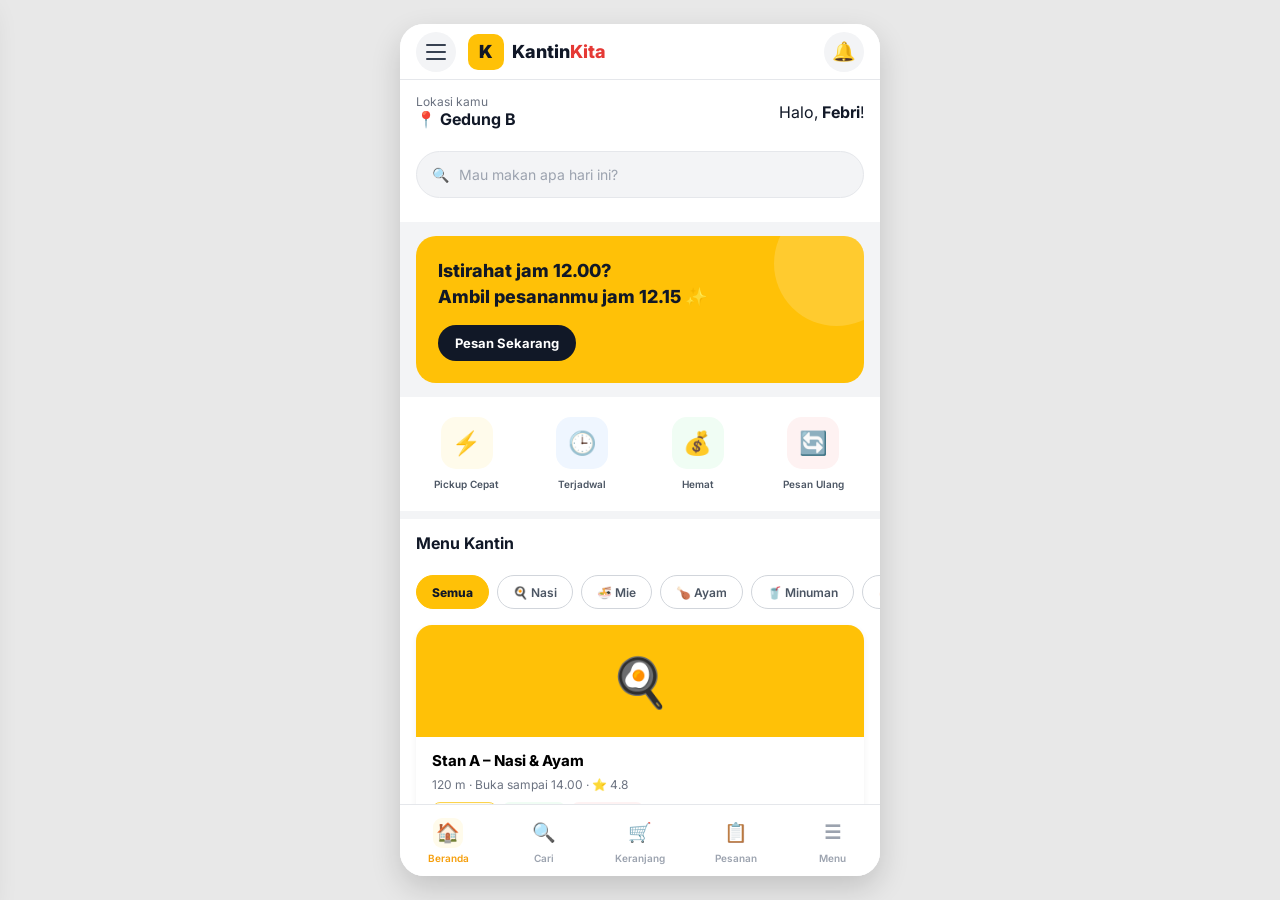
==== html/beranda.html @ 4a552495 "Memisahkan HTML CSS JS dan memperbaiki fitur KantinKita" ====
<!DOCTYPE html>
<html lang="id">
<head>
  <meta charset="UTF-8">
  <meta name="viewport" content="width=device-width, initial-scale=1.0">
  <title>KantinKita - Beranda</title>

  <link href="https://fonts.googleapis.com/css2?family=Inter:wght@400;500;600;700;800;900&display=swap" rel="stylesheet">
  <link rel="stylesheet" href="../css/style.css">

  <script defer src="../js/common.js"></script>
  <script defer src="../js/cart.js"></script>
  <script defer src="../js/home.js"></script>
</head>
<body>

<div class="wrap">
<main class="app">

  <div id="ov" class="ov" data-action="drawer-close"></div>

  <nav id="drw" class="drw" aria-label="Menu navigasi">
    <div class="drw-top">
      <div class="hdr-logo">
        <div class="hdr-box">K</div>
        <span class="hdr-name">Kantin<em>Kita</em></span>
      </div>
      <button class="ico-btn" data-action="drawer-close" aria-label="Tutup menu">✕</button>
    </div>

    <div class="drw-user">
      <div class="drw-av">F</div>
      <div>
        <div class="drw-name">Febri Ramadhan</div>
        <div class="drw-nim">NIM: 2024110234</div>
      </div>
    </div>

    <div class="drw-sec">
      <div class="drw-stl">Mahasiswa</div>
      <button class="drw-a" data-action="go" data-target="beranda">🏠 Beranda</button>
      <button class="drw-a" data-action="go" data-target="cari">🔍 Cari Menu</button>
      <button class="drw-a" data-action="go" data-target="keranjang">🛒 Keranjang</button>
      <button class="drw-a" data-action="go" data-target="status">📋 Pesanan Aktif</button>
    </div>

    <div class="drw-sec">
      <div class="drw-stl">Penjual</div>
      <button class="drw-a" data-action="go" data-target="dasbor">🏪 Dasbor Stan</button>
      <button class="drw-a" data-action="go" data-target="laporan">📊 Laporan</button>
    </div>

    <button class="drw-out" data-action="go" data-target="login">
      🚪 Keluar
    </button>
  </nav>

  <div id="tc" role="status" aria-live="polite"></div>

  <div class="screen on" id="s-beranda">

    <header class="hdr">
      <button
        class="ham"
        data-action="drawer-open"
        aria-label="Buka menu"
        aria-expanded="false">
        <span></span><span></span><span></span>
      </button>

      <div class="hdr-logo">
        <div class="hdr-box">K</div>
        <span class="hdr-name">Kantin<em>Kita</em></span>
      </div>

      <div class="sp"></div>
      <button class="ico-btn" aria-label="Notifikasi">🔔</button>
    </header>

    <div class="page">

      <section class="sec">
        <div class="sh">
          <div>
            <p class="hdr-sub">Lokasi kamu</p>
            <strong>📍 Gedung B</strong>
          </div>
          <p>Halo, <strong>Febri</strong>!</p>
        </div>

        <button
          class="srb"
          data-action="go"
          data-target="cari">
          <span>🔍</span>
          <span>Mau makan apa hari ini?</span>
        </button>
      </section>

      <section class="bnr">
        <h2 class="bnr-t">
          Istirahat jam 12.00?<br>
          Ambil pesananmu jam 12.15 ✨
        </h2>
        <button
          class="bnr-b"
          data-action="go"
          data-target="cari">
          Pesan Sekarang
        </button>
      </section>

      <section class="qg">
        <button class="qi" data-action="go" data-target="cari">
          <span class="qic qi-y">⚡</span>
          <span class="ql">Pickup Cepat</span>
        </button>
        <button class="qi" data-action="go" data-target="cari">
          <span class="qic qi-b">🕒</span>
          <span class="ql">Terjadwal</span>
        </button>
        <button class="qi" data-action="go" data-target="cari">
          <span class="qic qi-g">💰</span>
          <span class="ql">Hemat</span>
        </button>
        <button class="qi" data-action="go" data-target="status">
          <span class="qic qi-r">🔄</span>
          <span class="ql">Pesan Ulang</span>
        </button>
      </section>

      <div class="div"></div>

      <section class="sec">
        <div class="sh">
          <h2 class="stit">Menu Kantin</h2>
        </div>

        <div class="ct" role="tablist">
          <button class="ctb on" data-action="home-filter" data-cat="semua">Semua</button>
          <button class="ctb" data-action="home-filter" data-cat="nasi">🍳 Nasi</button>
          <button class="ctb" data-action="home-filter" data-cat="mie">🍜 Mie</button>
          <button class="ctb" data-action="home-filter" data-cat="ayam">🍗 Ayam</button>
          <button class="ctb" data-action="home-filter" data-cat="minuman">🥤 Minuman</button>
          <button class="ctb" data-action="home-filter" data-cat="diskon">🔥 Diskon</button>
        </div>

        <button class="sc" data-action="go" data-target="menu">
          <div class="sb sba">🍳</div>
          <div class="sd">
            <h3 class="sn">Stan A – Nasi &amp; Ayam</h3>
            <p class="sm">120 m · Buka sampai 14.00 · ⭐ 4.8</p>
            <div class="st">
              <span class="bdg by">Antrean 3</span>
              <span class="bdg bg">±10 menit</span>
              <span class="bdg br">Diskon 10%</span>
            </div>
          </div>
        </button>

        <article class="mi" data-cat="nasi semua">
          <div class="fi fi-s fi-y">🍳</div>
          <div class="mb2">
            <h3 class="mn">Nasi Goreng Spesial</h3>
            <p class="md">Telur ceplok, ayam suwir, kerupuk</p>
            <p class="mp">Rp 15.000</p>
          </div>
          <button class="badd" data-action="cart-add"
            data-item-id="nasi-goreng"
            data-item-name="Nasi Goreng Spesial"
            data-item-price="15000"
            data-item-emoji="🍳"
            aria-label="Tambah Nasi Goreng Spesial">+</button>
        </article>

        <article class="mi" data-cat="ayam semua">
          <div class="fi fi-s fi-r">🍗</div>
          <div class="mb2">
            <h3 class="mn">Ayam Geprek</h3>
            <p class="md">Ayam krispi, sambal geprek, lalapan</p>
            <p class="mp">Rp 17.000</p>
          </div>
          <button class="badd" data-action="cart-add"
            data-item-id="ayam-geprek"
            data-item-name="Ayam Geprek"
            data-item-price="17000"
            data-item-emoji="🍗"
            aria-label="Tambah Ayam Geprek">+</button>
        </article>

        <article class="mi" data-cat="minuman semua">
          <div class="fi fi-s fi-b">🥤</div>
          <div class="mb2">
            <h3 class="mn">Es Teh Manis</h3>
            <p class="md">Teh segar, es batu, gula aren</p>
            <p class="mp">Rp 5.000</p>
          </div>
          <button class="badd" data-action="cart-add"
            data-item-id="es-teh"
            data-item-name="Es Teh Manis"
            data-item-price="5000"
            data-item-emoji="🥤"
            aria-label="Tambah Es Teh Manis">+</button>
        </article>

        <article class="mi" data-cat="diskon semua">
          <div class="fi fi-s fi-o">🍱</div>
          <div class="mb2">
            <h3 class="mn">Paket Hemat</h3>
            <p class="md">Nasi + Es Teh · Hemat Rp 3.000</p>
            <p class="mp">Rp 18.000</p>
          </div>
          <button class="badd" data-action="cart-add"
            data-item-id="paket-hemat"
            data-item-name="Paket Hemat"
            data-item-price="18000"
            data-item-emoji="🍱"
            aria-label="Tambah Paket Hemat">+</button>
        </article>

        <button class="sc" data-action="go" data-target="menu">
          <div class="sb sbb">🍜</div>
          <div class="sd">
            <h3 class="sn">Stan B – Mie &amp; Bakso</h3>
            <p class="sm">80 m · Buka sampai 13.30 · ⭐ 4.6</p>
            <span class="bdg bg">±7 menit</span>
          </div>
        </button>

        <article class="mi" data-cat="mie semua">
          <div class="fi fi-s fi-o">🍜</div>
          <div class="mb2">
            <h3 class="mn">Mie Ayam Spesial</h3>
            <p class="md">Mie kenyal, ayam, pangsit rebus</p>
            <p class="mp">Rp 13.000</p>
          </div>
          <button class="badd" data-action="cart-add"
            data-item-id="mie-ayam"
            data-item-name="Mie Ayam Spesial"
            data-item-price="13000"
            data-item-emoji="🍜"
            aria-label="Tambah Mie Ayam Spesial">+</button>
        </article>

        <div class="al ay2 hid" id="no-res" role="status">
          Tidak ada menu untuk kategori ini.
        </div>
      </section>
    </div>

    <nav class="bnv">
      <button class="bni on" data-action="go" data-target="beranda">
        <span class="bnic">🏠</span>Beranda
      </button>
      <button class="bni" data-action="go" data-target="cari">
        <span class="bnic">🔍</span>Cari
      </button>
      <button class="bni" data-action="go" data-target="keranjang">
        <span class="bnic">🛒<span class="cb">0</span></span>Keranjang
      </button>
      <button class="bni" data-action="go" data-target="status">
        <span class="bnic">📋</span>Pesanan
      </button>
      <button class="bni" data-action="drawer-open">
        <span class="bnic">☰</span>Menu
      </button>
    </nav>

  </div>
</main>
</div>

</body>
</html>
---- css/style.css ----
/* =============================================
   KANTINKITA - MAIN STYLESHEET
   Digunakan oleh seluruh halaman HTML
============================================= */

/* 1. WARNA DAN PENGATURAN DASAR */

:root {
  --y: #FFC107;
  --yd: #F59E0B;
  --yl: #FFFBEB;
  --yb: #FCD34D;

  --r: #E53935;
  --rd: #C62828;
  --rl: #FEF2F2;

  --g: #16A34A;
  --gl: #F0FDF4;

  --n0: #FFFFFF;
  --n50: #F9FAFB;
  --n100: #F3F4F6;
  --n200: #E5E7EB;
  --n300: #D1D5DB;
  --n400: #9CA3AF;
  --n500: #6B7280;
  --n600: #4B5563;
  --n700: #374151;
  --n900: #111827;

  --font: 'Inter', sans-serif;

  --radius-sm: 8px;
  --radius-md: 12px;
  --radius-lg: 16px;
  --radius-xl: 20px;
  --radius-full: 999px;

  --shadow-sm: 0 2px 6px rgba(0,0,0,.06);
  --shadow-md: 0 4px 14px rgba(0,0,0,.10);
  --shadow-lg: 0 12px 30px rgba(0,0,0,.16);
}

* {
  margin: 0;
  padding: 0;
  box-sizing: border-box;
}

html,
body {
  width: 100%;
  min-height: 100%;
}

body {
  font-family: var(--font);
  background: var(--n200);
  color: var(--n900);
  -webkit-font-smoothing: antialiased;
}

button,
input,
textarea,
select {
  font: inherit;
}

button {
  border: none;
  background: none;
  cursor: pointer;
}

a {
  text-decoration: none;
  color: var(--r);
}

img,
svg {
  max-width: 100%;
}

button:focus-visible,
a:focus-visible,
input:focus-visible,
textarea:focus-visible,
[tabindex]:focus-visible {
  outline: 3px solid var(--yd);
  outline-offset: 2px;
}

.hid {
  display: none !important;
}

/* 2. LAYOUT APLIKASI */

.wrap {
  width: 100%;
  min-height: 100vh;
  display: flex;
  justify-content: center;
}

.app {
  width: 100%;
  max-width: 480px;
  min-height: 100vh;
  background: var(--n50);
  position: relative;
  box-shadow: var(--shadow-lg);
}

.screen {
  width: 100%;
  height: 100vh;
  height: 100dvh;
  display: flex;
  flex-direction: column;
  overflow: hidden;
  background: var(--n50);
}

.screen.on {
  display: flex;
}

.page {
  flex: 1;
  min-height: 0;
  overflow-y: auto;
  overflow-x: hidden;
  background: var(--n100);
  scrollbar-width: thin;
  scrollbar-color: var(--n300) transparent;
}

.page.wh {
  background: var(--n0);
}

.sec {
  background: var(--n0);
  padding-bottom: 12px;
  margin-bottom: 8px;
}

.div {
  width: 100%;
  height: 8px;
  background: var(--n100);
}

.row {
  display: flex;
  align-items: center;
  gap: 12px;
}

.f1 {
  flex: 1;
  min-width: 0;
}

.sp {
  flex: 1;
}

.sh {
  display: flex;
  align-items: center;
  justify-content: space-between;
  gap: 12px;
  padding: 14px 16px 10px;
}

.stit {
  font-size: 16px;
  font-weight: 700;
}

/* 3. HEADER */

.hdr {
  width: 100%;
  min-height: 56px;
  padding: 0 16px;
  background: var(--n0);
  border-bottom: 1px solid var(--n200);
  display: flex;
  align-items: center;
  gap: 12px;
  flex-shrink: 0;
  position: relative;
  z-index: 10;
}

.hdr-logo {
  display: flex;
  align-items: center;
  gap: 8px;
}

.hdr-box {
  width: 36px;
  height: 36px;
  border-radius: 10px;
  background: var(--y);
  color: var(--n900);
  display: flex;
  justify-content: center;
  align-items: center;
  font-size: 18px;
  font-weight: 900;
}

.hdr-name {
  font-size: 18px;
  font-weight: 800;
  white-space: nowrap;
}

.hdr-name em {
  font-style: normal;
  color: var(--r);
}

.hdr-title {
  font-size: 17px;
  font-weight: 750;
}

.hdr-sub {
  font-size: 12px;
  color: var(--n500);
}

.ico-btn {
  width: 40px;
  height: 40px;
  border-radius: 50%;
  display: flex;
  justify-content: center;
  align-items: center;
  background: var(--n100);
  font-size: 19px;
  flex-shrink: 0;
  transition: background .2s ease;
}

.ico-btn:hover {
  background: var(--n200);
}

/* 4. HAMBURGER MENU */

.ham {
  width: 40px;
  height: 40px;
  border-radius: 50%;
  background: var(--n100);
  display: flex;
  flex-direction: column;
  align-items: center;
  justify-content: center;
  gap: 5px;
  flex-shrink: 0;
}

.ham span {
  display: block;
  width: 20px;
  height: 2px;
  border-radius: 2px;
  background: var(--n700);
  transition: .25s ease;
}

.ham:hover {
  background: var(--n200);
}

/* 5. SIDEBAR / DRAWER */

.ov {
  position: fixed;
  inset: 0;
  background: rgba(0,0,0,.45);
  opacity: 0;
  visibility: hidden;
  z-index: 300;
  transition: .3s ease;
}

.ov.on {
  opacity: 1;
  visibility: visible;
}

.drw {
  position: fixed;
  top: 0;
  left: 0;
  bottom: 0;
  width: min(310px, 85vw);
  background: var(--n0);
  z-index: 400;
  transform: translateX(-105%);
  transition: transform .3s ease;
  display: flex;
  flex-direction: column;
  overflow-y: auto;
  box-shadow: var(--shadow-lg);
}

.drw.on {
  transform: translateX(0);
}

.drw-top {
  padding: 20px;
  border-bottom: 1px solid var(--n200);
  display: flex;
  align-items: center;
  justify-content: space-between;
}

.drw-user {
  margin: 16px;
  padding: 14px;
  border-radius: 16px;
  background: var(--yl);
  display: flex;
  align-items: center;
  gap: 12px;
}

.drw-av {
  width: 44px;
  height: 44px;
  border-radius: 50%;
  background: var(--y);
  color: var(--n900);
  display: grid;
  place-items: center;
  font-weight: 800;
}

.drw-name {
  font-size: 14px;
  font-weight: 700;
}

.drw-nim {
  font-size: 11px;
  color: var(--n500);
  margin-top: 3px;
}

.drw-sec {
  margin: 8px 16px 14px;
}

.drw-stl {
  font-size: 11px;
  font-weight: 700;
  color: var(--n400);
  text-transform: uppercase;
  letter-spacing: 1px;
  padding: 8px 12px;
}

.drw-a {
  width: 100%;
  display: flex;
  align-items: center;
  text-align: left;
  gap: 12px;
  padding: 13px;
  border-radius: 12px;
  font-size: 14px;
  font-weight: 500;
  color: var(--n700);
}

.drw-a:hover,
.drw-a.on {
  background: var(--yl);
  color: var(--n900);
}

.drw-out {
  width: calc(100% - 32px);
  margin: auto 16px 24px;
  padding: 14px;
  color: var(--r);
  font-weight: 700;
  text-align: left;
  border-radius: 12px;
}

.drw-out:hover {
  background: var(--rl);
}

/* 6. BOTTOM NAVIGATION */

.bnv {
  width: 100%;
  min-height: 72px;
  display: flex;
  align-items: stretch;
  background: var(--n0);
  border-top: 1px solid var(--n200);
  flex-shrink: 0;
}

.bni {
  flex: 1;
  min-width: 0;
  display: flex;
  flex-direction: column;
  align-items: center;
  justify-content: center;
  gap: 4px;
  font-size: 10px;
  font-weight: 600;
  color: var(--n400);
  padding: 6px 2px;
}

.bni.on {
  color: var(--yd);
}

.bnic {
  width: 30px;
  height: 30px;
  display: flex;
  align-items: center;
  justify-content: center;
  font-size: 19px;
  border-radius: 9px;
  position: relative;
}

.bni.on .bnic {
  background: var(--yl);
}

.cb {
  position: absolute;
  top: -5px;
  right: -7px;
  min-width: 18px;
  height: 18px;
  border-radius: 20px;
  background: var(--r);
  color: white;
  font-size: 10px;
  font-weight: 800;
  align-items: center;
  justify-content: center;
  padding: 0 4px;
  display: none;
}

.cb.on {
  display: flex;
}

/* 7. TOMBOL UMUM */

.btn {
  min-height: 44px;
  padding: 0 20px;
  border-radius: 999px;
  display: inline-flex;
  align-items: center;
  justify-content: center;
  gap: 8px;
  font-size: 14px;
  font-weight: 700;
  transition: .2s ease;
}

.bp2 {
  background: var(--y);
  color: var(--n900);
}

.bp2:hover {
  background: var(--yd);
}

.bs {
  background: var(--r);
  color: white;
}

.bs:hover {
  background: var(--rd);
}

.bo {
  background: white;
  border: 1.5px solid var(--n300);
  color: var(--n700);
}

.bo:hover {
  border-color: var(--y);
}

.bfull {
  width: 100%;
  border-radius: 12px;
}

.blg {
  min-height: 52px;
  font-size: 16px;
}

.bsm {
  min-height: 32px;
  height: 32px;
  border-radius: 9px;
  font-size: 12px;
  padding: 0 12px;
}

.badd {
  width: 34px;
  height: 34px;
  border-radius: 10px;
  background: var(--y);
  color: var(--n900);
  font-size: 23px;
  font-weight: 700;
  display: flex;
  align-items: center;
  justify-content: center;
  flex-shrink: 0;
  transition: .2s ease;
}

.badd:hover {
  background: var(--yd);
  transform: scale(1.07);
}

button:disabled {
  cursor: not-allowed;
  opacity: .55;
}

/* 8. LOGIN PAGE */

#s-login .page {
  background: var(--n0);
}

.lh {
  min-height: 240px;
  padding: 42px 20px 35px;
  background: var(--r);
  display: flex;
  flex-direction: column;
  align-items: center;
  justify-content: center;
  gap: 12px;
  text-align: center;
  position: relative;
}

.ll {
  width: 78px;
  height: 78px;
  border-radius: 23px;
  background: var(--n0);
  display: grid;
  place-items: center;
  font-size: 39px;
  font-weight: 900;
  color: var(--r);
  box-shadow: var(--shadow-md);
}

.lt {
  font-size: 27px;
  font-weight: 900;
  color: var(--n0);
}

.ls {
  color: rgba(255,255,255,.9);
  font-size: 13px;
  line-height: 1.6;
}

.lf {
  background: var(--n0);
  padding: 30px 24px;
}

.lf h1 {
  font-size: 24px;
  font-weight: 800;
  margin-bottom: 6px;
}

.lf > p {
  font-size: 13px;
  color: var(--n500);
  margin-bottom: 22px;
}

.lf > p:last-child {
  text-align: center;
  margin-top: 18px;
}

.lf form .row {
  justify-content: flex-end;
  margin-bottom: 18px;
  font-size: 13px;
}

.lf hr {
  border: 0;
  border-top: 1px solid var(--n200);
  margin: 20px 0;
}

/* 9. FORM INPUT */

.fg {
  margin-bottom: 17px;
}

.fl {
  display: block;
  font-size: 13px;
  font-weight: 600;
  color: var(--n700);
  margin-bottom: 8px;
}

.fw2 {
  position: relative;
}

.fi2 {
  width: 100%;
  min-height: 50px;
  border: 1.5px solid var(--n200);
  border-radius: 12px;
  background: var(--n100);
  padding: 12px 14px;
  font-size: 14px;
  color: var(--n900);
  outline: none;
  transition: .2s ease;
}

.fi2:focus {
  border-color: var(--y);
  background: white;
}

.fi2.ic {
  padding-left: 46px;
}

.fi2.err {
  background: var(--rl);
  border-color: var(--r);
}

.fic {
  position: absolute;
  top: 50%;
  left: 15px;
  transform: translateY(-50%);
  pointer-events: none;
  font-size: 18px;
}

.fsw {
  position: absolute;
  top: 50%;
  right: 12px;
  transform: translateY(-50%);
  font-size: 12px;
  color: var(--yd);
  font-weight: 700;
  padding: 5px;
}

.ferr {
  display: none;
  margin-top: 6px;
  font-size: 12px;
  font-weight: 500;
  color: var(--r);
}

.ferr.on {
  display: block;
}

textarea.fi2 {
  resize: vertical;
  min-height: 90px;
}

/* 10. BERANDA - BANNER */

.bnr {
  margin: 14px 16px;
  border-radius: 20px;
  background: var(--y);
  padding: 22px;
  overflow: hidden;
  position: relative;
}

.bnr::after {
  content: "";
  position: absolute;
  width: 125px;
  height: 125px;
  border-radius: 50%;
  background: rgba(255,255,255,.16);
  right: -35px;
  top: -35px;
}

.bnr-t {
  position: relative;
  z-index: 1;
  max-width: 85%;
  font-size: 18px;
  font-weight: 800;
  line-height: 1.45;
  margin-bottom: 15px;
}

.bnr-b {
  position: relative;
  z-index: 1;
  background: var(--n900);
  color: var(--n0);
  padding: 10px 17px;
  border-radius: 30px;
  font-size: 13px;
  font-weight: 700;
}

/* 11. BERANDA - MENU CEPAT */

.qg {
  display: grid;
  grid-template-columns: repeat(4, minmax(0,1fr));
  background: var(--n0);
  padding: 12px;
  gap: 6px;
}

.qi {
  display: flex;
  flex-direction: column;
  align-items: center;
  gap: 8px;
  padding: 8px 3px;
  border-radius: 12px;
}

.qi:hover {
  background: var(--n100);
}

.qic {
  width: 52px;
  height: 52px;
  border-radius: 15px;
  display: flex;
  align-items: center;
  justify-content: center;
  font-size: 23px;
}

.qi-y { background: var(--yl); }
.qi-b { background: #EFF6FF; }
.qi-g { background: var(--gl); }
.qi-r { background: var(--rl); }

.ql {
  font-size: 10px;
  color: var(--n600);
  text-align: center;
  font-weight: 600;
  line-height: 1.4;
}

/* 12. SEARCH BAR */

.srb {
  width: calc(100% - 32px);
  min-height: 47px;
  margin: 12px 16px;
  padding: 0 15px;
  border: 1.5px solid var(--n200);
  border-radius: 30px;
  background: var(--n100);
  display: flex;
  align-items: center;
  gap: 10px;
  text-align: left;
  color: var(--n400);
  font-size: 14px;
}

.srb:focus-within {
  border-color: var(--y);
  background: white;
}

.hdr .srb {
  width: auto;
  flex: 1;
  min-width: 0;
  margin: 0;
}

.sri {
  width: 100%;
  min-width: 0;
  border: 0;
  outline: 0;
  background: transparent;
  font-size: 14px;
  color: var(--n900);
}

.sri::placeholder {
  color: var(--n400);
}

/* 13. CATEGORY FILTER */

.ct {
  width: 100%;
  display: flex;
  gap: 8px;
  padding: 12px 16px;
  overflow-x: auto;
  background: var(--n0);
  scrollbar-width: none;
}

.ct::-webkit-scrollbar {
  display: none;
}

.ctb {
  height: 34px;
  padding: 0 15px;
  border-radius: 25px;
  border: 1.5px solid var(--n300);
  background: white;
  color: var(--n600);
  font-size: 12px;
  font-weight: 600;
  white-space: nowrap;
  flex-shrink: 0;
  transition: .2s ease;
}

.ctb:hover {
  border-color: var(--y);
}

.ctb.on {
  background: var(--y);
  border-color: var(--y);
  color: var(--n900);
  font-weight: 800;
}

/* 14. STAN CARD */

.sc {
  width: calc(100% - 32px);
  display: block;
  background: var(--n0);
  border-radius: 16px;
  overflow: hidden;
  margin: 4px 16px 14px;
  text-align: left;
  box-shadow: var(--shadow-sm);
  transition: .2s ease;
}

.sc:hover {
  transform: translateY(-2px);
  box-shadow: var(--shadow-md);
}

.sb {
  height: 112px;
  display: flex;
  align-items: center;
  justify-content: center;
  font-size: 48px;
}

.sba { background: var(--y); }
.sbb { background: var(--rl); }

.sd {
  padding: 14px 16px;
}

.sn {
  font-size: 15px;
  font-weight: 750;
  margin-bottom: 6px;
}

.sm {
  color: var(--n500);
  font-size: 12px;
  line-height: 1.5;
}

.st {
  display: flex;
  flex-wrap: wrap;
  gap: 5px;
  margin-top: 8px;
}

.rt {
  color: #D97706;
  font-weight: 700;
  font-size: 13px;
}

/* 15. MENU MAKANAN */

.mi {
  background: white;
  display: flex;
  align-items: center;
  gap: 12px;
  padding: 14px 16px;
  border-bottom: 1px solid var(--n100);
}

.mi:hover {
  background: var(--n50);
}

.fi {
  border-radius: 12px;
  flex-shrink: 0;
  display: flex;
  align-items: center;
  justify-content: center;
}

.fi-s {
  width: 56px;
  height: 56px;
  font-size: 25px;
}

.fi-m {
  width: 64px;
  height: 64px;
  font-size: 28px;
}

.fi-y { background: var(--yl); }
.fi-r { background: var(--rl); }
.fi-b { background: #DBEAFE; }
.fi-o { background: #FFEDD5; }
.fi-g { background: #DCFCE7; }

.mb2 {
  flex: 1;
  min-width: 0;
}

.mn {
  font-size: 14px;
  font-weight: 750;
  margin-bottom: 4px;
}

.md {
  font-size: 12px;
  color: var(--n500);
  margin-bottom: 5px;
  line-height: 1.5;
}

.mp {
  font-size: 14px;
  font-weight: 800;
  color: var(--n900);
}

/* 16. BADGES */

.bdg {
  display: inline-flex;
  align-items: center;
  justify-content: center;
  padding: 4px 8px;
  border-radius: 8px;
  font-size: 10px;
  font-weight: 700;
  white-space: nowrap;
}

.by {
  background: var(--yl);
  color: #92640D;
  border: 1px solid var(--yb);
}

.br {
  background: var(--rl);
  color: var(--r);
}

.bg {
  background: var(--gl);
  color: var(--g);
}

.bd {
  background: var(--n900);
  color: white;
}

.bn {
  background: var(--n100);
  color: var(--n500);
}

/* 17. ALERT */

.al {
  padding: 12px 14px;
  margin: 12px 16px;
  border-radius: 12px;
  font-size: 12px;
  font-weight: 500;
  line-height: 1.6;
}

.ay2 {
  background: var(--yl);
  color: #92640D;
  border: 1px solid var(--yb);
}

.ag2 {
  background: var(--gl);
  color: var(--g);
  border: 1px solid #BBF7D0;
}

.an2 {
  background: var(--n100);
  color: var(--n700);
}

.ar2 {
  background: var(--rl);
  color: var(--r);
  border: 1px solid #FECACA;
}

/* 18. KERANJANG DAN HARGA */

.pr {
  display: flex;
  justify-content: space-between;
  align-items: center;
  gap: 12px;
  padding: 10px 16px;
  font-size: 13px;
}

.pl {
  color: var(--n500);
}

.pv {
  font-weight: 700;
  color: var(--n900);
  text-align: right;
}

.pt {
  display: flex;
  justify-content: space-between;
  align-items: center;
  gap: 12px;
  padding: 16px;
  border-top: 1px solid var(--n200);
}

.pt .pl {
  font-size: 14px;
  font-weight: 700;
  color: var(--n900);
}

.pt .pv {
  font-size: 19px;
  font-weight: 800;
  color: var(--r);
}

.stk {
  background: var(--n0);
  border-top: 1px solid var(--n200);
  padding: 12px 16px;
  flex-shrink: 0;
}

.qc {
  display: flex;
  align-items: center;
  gap: 8px;
}

.qb {
  width: 32px;
  height: 32px;
  display: grid;
  place-items: center;
  border-radius: 8px;
  border: 1.5px solid var(--n300);
  background: white;
  font-size: 18px;
  font-weight: 700;
}

.qbp {
  border-color: var(--y);
  background: var(--y);
}

.qv {
  min-width: 24px;
  text-align: center;
  font-size: 16px;
  font-weight: 700;
}

/* 19. PEMBAYARAN */

.pi {
  width: 100%;
  display: flex;
  align-items: center;
  gap: 12px;
  padding: 16px;
  border-bottom: 1px solid var(--n200);
  background: white;
  text-align: left;
  cursor: pointer;
}

.pi:hover {
  background: var(--n50);
}

.pi.on {
  background: var(--yl);
}

.pc {
  width: 44px;
  height: 44px;
  border-radius: 12px;
  background: var(--n100);
  display: grid;
  place-items: center;
  font-size: 21px;
  flex-shrink: 0;
}

.pn {
  font-size: 14px;
  font-weight: 700;
}

.pd {
  font-size: 12px;
  color: var(--n500);
  margin-top: 4px;
}

.prd {
  width: 21px;
  height: 21px;
  border: 2px solid var(--n300);
  border-radius: 50%;
  flex-shrink: 0;
  display: grid;
  place-items: center;
}

.prd::after {
  content: "";
  width: 10px;
  height: 10px;
  border-radius: 50%;
}

.pi.on .prd {
  border-color: var(--y);
}

.pi.on .prd::after {
  background: var(--y);
}

/* 20. STATUS PESANAN */

.cdn {
  margin: 14px 16px;
  padding: 22px 16px;
  background: var(--n50);
  border-radius: 16px;
  text-align: center;
  border: 1px solid var(--n200);
}

.cdn .row {
  justify-content: center;
  margin: 12px 0;
}

.cdnn {
  font-size: 46px;
  font-weight: 900;
  color: var(--n900);
}

.cdnl {
  font-size: 12px;
  color: var(--n500);
  margin-top: 8px;
  line-height: 1.6;
}

.steps {
  display: flex;
  justify-content: space-between;
  align-items: flex-start;
  gap: 4px;
  padding: 20px 12px;
}

.stp {
  flex: 1;
  min-width: 0;
  display: flex;
  flex-direction: column;
  align-items: center;
  gap: 8px;
  font-size: 10px;
  text-align: center;
  color: var(--n400);
  position: relative;
}

.sd2 {
  width: 26px;
  height: 26px;
  border-radius: 50%;
  border: 2px solid var(--n300);
  background: white;
  display: grid;
  place-items: center;
  font-size: 11px;
  font-weight: 800;
}

.stp.dn {
  color: var(--yd);
}

.stp.dn .sd2 {
  background: var(--y);
  color: var(--n900);
  border-color: var(--y);
}

.stp.ac {
  color: var(--n900);
  font-weight: 700;
}

.stp.ac .sd2 {
  border-color: var(--y);
  box-shadow: 0 0 0 4px rgba(255,193,7,.2);
}

/* 21. DASBOR PENJUAL */

.sp2 {
  display: flex;
  margin: 12px 16px;
  border: 1px solid var(--n300);
  border-radius: 12px;
  overflow: hidden;
}

.spb {
  flex: 1;
  padding: 12px 5px;
  font-size: 12px;
  font-weight: 650;
  color: var(--n600);
  background: white;
  border-right: 1px solid var(--n300);
}

.spb:last-child {
  border-right: none;
}

.spb.s-op {
  background: var(--gl);
  color: var(--g);
}

.spb.s-bz {
  background: var(--yl);
  color: #92640D;
}

.spb.s-cl {
  background: var(--rl);
  color: var(--r);
}

/* TOGGLE SWITCH */

.tog {
  display: inline-block;
  width: 50px;
  height: 28px;
  position: relative;
  cursor: pointer;
}

.tog input {
  position: absolute;
  opacity: 0;
  width: 0;
  height: 0;
}

.tt {
  position: absolute;
  inset: 0;
  background: var(--n300);
  border-radius: 20px;
  transition: .25s ease;
}

.th {
  position: absolute;
  top: 2px;
  left: 2px;
  width: 24px;
  height: 24px;
  border-radius: 50%;
  background: white;
  box-shadow: 0 2px 5px rgba(0,0,0,.2);
  transition: .25s ease;
}

.tog input:checked + .tt {
  background: var(--y);
}

.tog input:checked ~ .th {
  left: 24px;
}

/* STATISTIK */

.sts {
  display: flex;
  gap: 12px;
  padding: 12px 16px;
}

.stc {
  flex: 1;
  min-width: 0;
  padding: 14px;
  background: var(--n0);
  border: 1px solid var(--n200);
  border-radius: 14px;
}

.stl {
  font-size: 11px;
  color: var(--n500);
  margin-bottom: 7px;
}

.stv {
  font-size: 21px;
  font-weight: 800;
  color: var(--n900);
}

.stv.red {
  color: var(--r);
}

.stt {
  margin-top: 6px;
  font-size: 11px;
  font-weight: 600;
  color: var(--g);
}

/* PESANAN PENJUAL */

.oc {
  margin: 10px 16px 14px;
  background: var(--n0);
  border: 1px solid var(--n200);
  border-radius: 14px;
  overflow: hidden;
  box-shadow: var(--shadow-sm);
}

.och {
  display: flex;
  align-items: center;
  justify-content: space-between;
  gap: 10px;
  padding: 13px 14px;
  background: var(--n50);
  border-bottom: 1px solid var(--n200);
}

.oct {
  font-size: 14px;
  font-weight: 750;
}

.ocb {
  padding: 14px;
  font-size: 13px;
  line-height: 1.8;
}

.ocb strong {
  display: block;
  font-size: 15px;
}

.ocf {
  display: flex;
  gap: 10px;
  padding: 12px 14px;
  border-top: 1px solid var(--n200);
}

.ocf .btn {
  flex: 1;
}

/* 22. GRAFIK LAPORAN */

.bc {
  height: 125px;
  display: flex;
  align-items: flex-end;
  gap: 10px;
  padding: 10px 20px 0;
}

.bar {
  flex: 1;
  min-width: 0;
  border-radius: 7px 7px 0 0;
  background: var(--n200);
}

.bar.hi {
  background: var(--y);
}

.bar:nth-child(1) { height: 22%; }
.bar:nth-child(2) { height: 42%; }
.bar:nth-child(3) { height: 100%; }
.bar:nth-child(4) { height: 83%; }
.bar:nth-child(5) { height: 38%; }
.bar:nth-child(6) { height: 15%; }

.bl {
  display: flex;
  gap: 10px;
  padding: 7px 20px 15px;
}

.bl span {
  flex: 1;
  text-align: center;
  font-size: 11px;
  color: var(--n400);
}

/* 23. MODAL */

.mb {
  position: fixed;
  inset: 0;
  z-index: 500;
  background: rgba(0,0,0,.55);
  display: flex;
  justify-content: center;
  align-items: flex-end;
  opacity: 0;
  visibility: hidden;
  transition: .25s ease;
}

.mb.on {
  opacity: 1;
  visibility: visible;
}

.ms {
  width: 100%;
  max-width: 480px;
  max-height: 85vh;
  overflow-y: auto;
  background: white;
  border-radius: 26px 26px 0 0;
  padding: 12px 20px 28px;
  transform: translateY(100%);
  transition: .3s ease;
}

.mb.on .ms {
  transform: translateY(0);
}

.mh {
  width: 42px;
  height: 5px;
  background: var(--n200);
  border-radius: 20px;
  margin: 0 auto 20px;
}

.mt {
  font-size: 18px;
  font-weight: 800;
  margin-bottom: 20px;
}

.ms .btn {
  margin-top: 10px;
}

.star {
  font-size: 32px;
  color: var(--yd);
  cursor: pointer;
  transition: .15s ease;
}

.star:hover {
  transform: scale(1.14);
}

#rating-stars {
  justify-content: center;
  gap: 10px;
  margin: 15px 0 24px;
}

/* 24. TOAST NOTIFICATION */

#tc {
  position: fixed;
  left: 50%;
  bottom: 85px;
  transform: translateX(-50%);
  width: min(410px, calc(100vw - 32px));
  z-index: 600;
  display: flex;
  flex-direction: column;
  gap: 8px;
  pointer-events: none;
}

.toast {
  background: var(--n900);
  color: white;
  padding: 13px 16px;
  border-radius: 12px;
  font-size: 13px;
  font-weight: 600;
  box-shadow: var(--shadow-lg);
  opacity: 0;
  transform: translateY(14px);
  transition: .25s ease;
}

.toast.on {
  opacity: 1;
  transform: translateY(0);
}

.toast.err {
  background: var(--r);
}

/* 25. RESPONSIVE */

@media (min-width: 600px) {
  .wrap {
    padding: 24px 0;
    background: #E8E8E8;
  }

  .app {
    min-height: calc(100vh - 48px);
    border-radius: 24px;
    overflow: hidden;
  }

  .screen {
    height: calc(100vh - 48px);
    height: calc(100dvh - 48px);
  }

  .ms {
    border-radius: 24px 24px 0 0;
  }
}

@media (max-width: 360px) {
  .hdr {
    padding: 0 10px;
    gap: 7px;
  }

  .hdr-name {
    font-size: 16px;
  }

  .qic {
    width: 44px;
    height: 44px;
    font-size: 20px;
  }

  .ql {
    font-size: 9px;
  }

  .bni {
    font-size: 9px;
  }

  .mn {
    font-size: 13px;
  }

  .fi-s {
    width: 48px;
    height: 48px;
  }
}
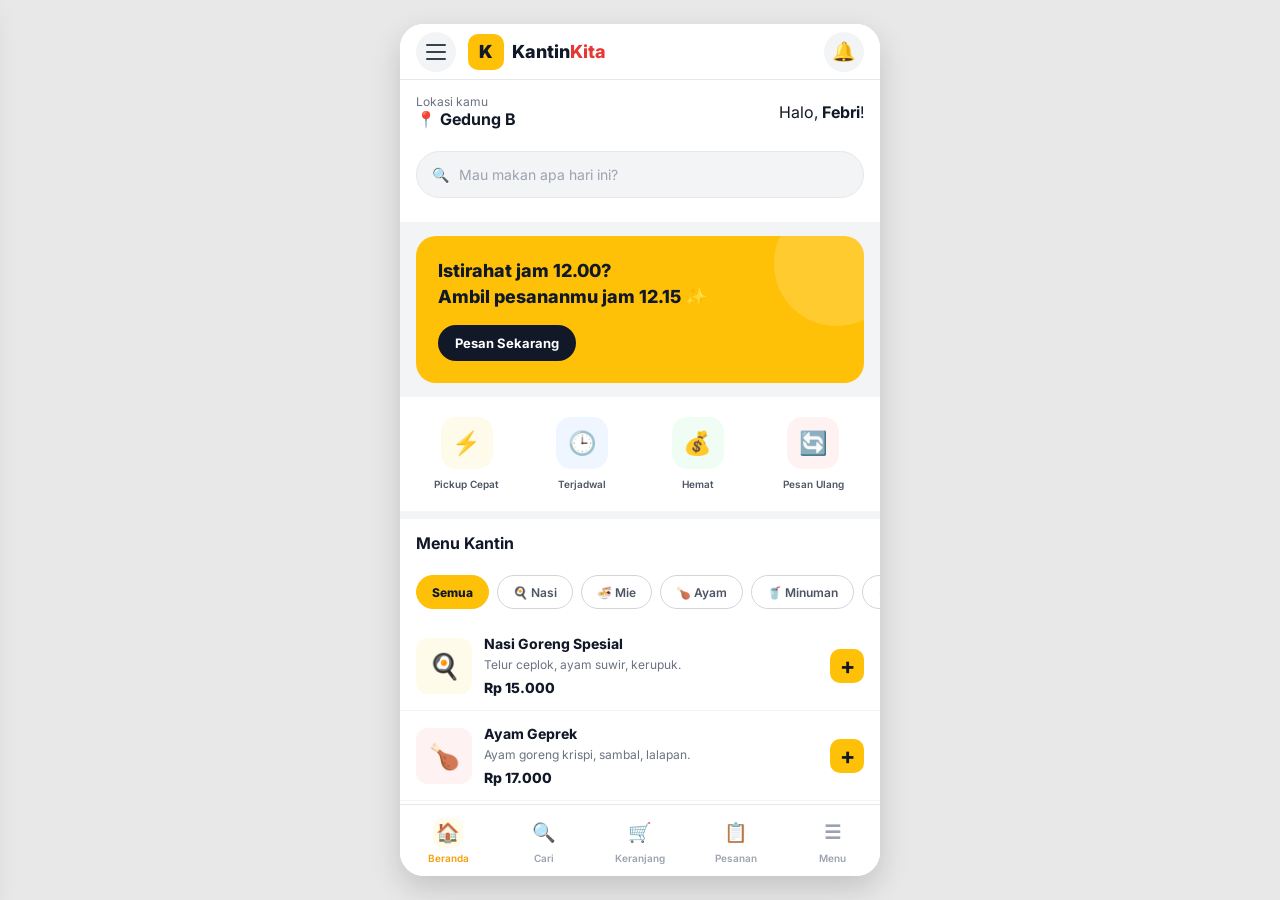
==== commit 11efd5ce: "feat: penambahan data dinamis, form validation, ux states modul 8" ====
--- a/html/beranda.html
+++ b/html/beranda.html
@@ -1,4 +1,3 @@
-
 <!DOCTYPE html>
 <html lang="id">
 <head>
@@ -146,106 +145,11 @@
           <button class="ctb" data-action="home-filter" data-cat="diskon">🔥 Diskon</button>
         </div>
 
-        <button class="sc" data-action="go" data-target="menu">
-          <div class="sb sba">🍳</div>
-          <div class="sd">
-            <h3 class="sn">Stan A – Nasi &amp; Ayam</h3>
-            <p class="sm">120 m · Buka sampai 14.00 · ⭐ 4.8</p>
-            <div class="st">
-              <span class="bdg by">Antrean 3</span>
-              <span class="bdg bg">±10 menit</span>
-              <span class="bdg br">Diskon 10%</span>
-            </div>
-          </div>
-        </button>
+        <!-- WADAH KOSONG UNTUK MENAMPUNG MENU DINAMIS DARI JS -->
+        <div id="home-menu-container">
+          <p style="text-align: center; color: #888; padding: 20px 0;">Memuat menu kantin...</p>
+        </div>
 
-        <article class="mi" data-cat="nasi semua">
-          <div class="fi fi-s fi-y">🍳</div>
-          <div class="mb2">
-            <h3 class="mn">Nasi Goreng Spesial</h3>
-            <p class="md">Telur ceplok, ayam suwir, kerupuk</p>
-            <p class="mp">Rp 15.000</p>
-          </div>
-          <button class="badd" data-action="cart-add"
-            data-item-id="nasi-goreng"
-            data-item-name="Nasi Goreng Spesial"
-            data-item-price="15000"
-            data-item-emoji="🍳"
-            aria-label="Tambah Nasi Goreng Spesial">+</button>
-        </article>
-
-        <article class="mi" data-cat="ayam semua">
-          <div class="fi fi-s fi-r">🍗</div>
-          <div class="mb2">
-            <h3 class="mn">Ayam Geprek</h3>
-            <p class="md">Ayam krispi, sambal geprek, lalapan</p>
-            <p class="mp">Rp 17.000</p>
-          </div>
-          <button class="badd" data-action="cart-add"
-            data-item-id="ayam-geprek"
-            data-item-name="Ayam Geprek"
-            data-item-price="17000"
-            data-item-emoji="🍗"
-            aria-label="Tambah Ayam Geprek">+</button>
-        </article>
-
-        <article class="mi" data-cat="minuman semua">
-          <div class="fi fi-s fi-b">🥤</div>
-          <div class="mb2">
-            <h3 class="mn">Es Teh Manis</h3>
-            <p class="md">Teh segar, es batu, gula aren</p>
-            <p class="mp">Rp 5.000</p>
-          </div>
-          <button class="badd" data-action="cart-add"
-            data-item-id="es-teh"
-            data-item-name="Es Teh Manis"
-            data-item-price="5000"
-            data-item-emoji="🥤"
-            aria-label="Tambah Es Teh Manis">+</button>
-        </article>
-
-        <article class="mi" data-cat="diskon semua">
-          <div class="fi fi-s fi-o">🍱</div>
-          <div class="mb2">
-            <h3 class="mn">Paket Hemat</h3>
-            <p class="md">Nasi + Es Teh · Hemat Rp 3.000</p>
-            <p class="mp">Rp 18.000</p>
-          </div>
-          <button class="badd" data-action="cart-add"
-            data-item-id="paket-hemat"
-            data-item-name="Paket Hemat"
-            data-item-price="18000"
-            data-item-emoji="🍱"
-            aria-label="Tambah Paket Hemat">+</button>
-        </article>
-
-        <button class="sc" data-action="go" data-target="menu">
-          <div class="sb sbb">🍜</div>
-          <div class="sd">
-            <h3 class="sn">Stan B – Mie &amp; Bakso</h3>
-            <p class="sm">80 m · Buka sampai 13.30 · ⭐ 4.6</p>
-            <span class="bdg bg">±7 menit</span>
-          </div>
-        </button>
-
-        <article class="mi" data-cat="mie semua">
-          <div class="fi fi-s fi-o">🍜</div>
-          <div class="mb2">
-            <h3 class="mn">Mie Ayam Spesial</h3>
-            <p class="md">Mie kenyal, ayam, pangsit rebus</p>
-            <p class="mp">Rp 13.000</p>
-          </div>
-          <button class="badd" data-action="cart-add"
-            data-item-id="mie-ayam"
-            data-item-name="Mie Ayam Spesial"
-            data-item-price="13000"
-            data-item-emoji="🍜"
-            aria-label="Tambah Mie Ayam Spesial">+</button>
-        </article>
-
-        <div class="al ay2 hid" id="no-res" role="status">
-          Tidak ada menu untuk kategori ini.
-        </div>
       </section>
     </div>
 
